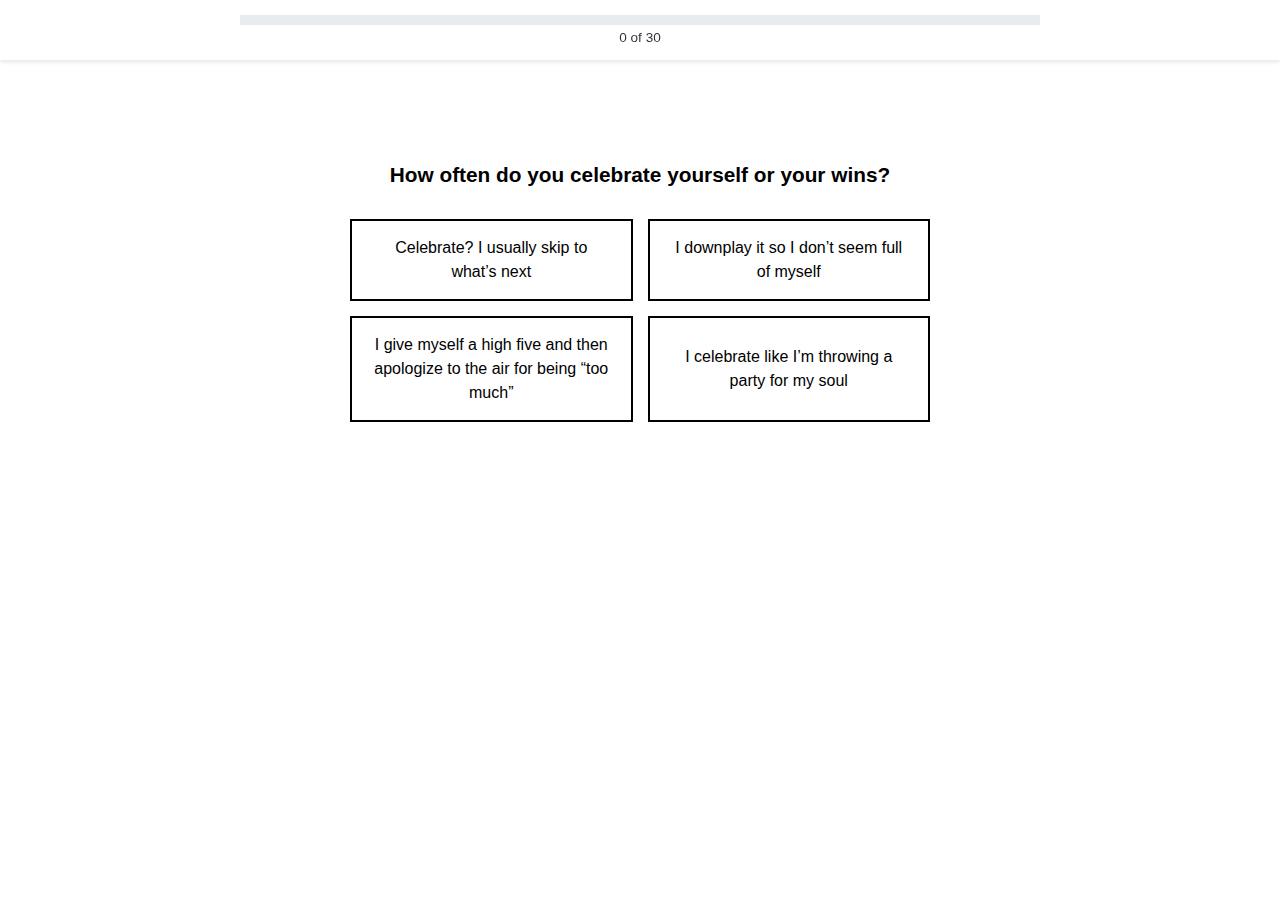
==== index.html @ b82e0ae2 "Add files via upload" ====
<!DOCTYPE html>
<html lang="en">
<head>
    <meta charset="UTF-8">
    <meta name="viewport" content="width=device-width, initial-scale=1.0">

    <title>A Quiz That Might Leave You Quiet for a While.</title>
    <meta name="description" content="30 honest questions to reconnect you with what actually matters to you.">

    <meta property="og:title" content="A Quiz That Might Leave You Quiet for a While.">
    <meta property="og:description" content="30 honest questions to reconnect you with what actually matters to you.">
    <meta property="og:image" content="YOUR_IMAGE_URL_HERE">
    <meta property="og:type" content="website">
    <meta property="og:url" content="YOUR_QUIZ_URL_HERE">

    <link rel="stylesheet" href="style.css">

    </head>
<body>

    <header class="progress-header">
        <div class="progress-bar-container">
            <div id="progress-bar" class="progress-bar-fill"></div>
        </div>
        <span id="progress-text" class="progress-indicator">0 of 30</span>
    </header>

    <main id="quiz-app">
        <div id="quiz-container">
            <button id="back-btn" aria-label="Go back to previous question" class="hidden">&larr; Back</button>

            <section id="question-area" aria-live="polite">
                <h1 id="question-text" class="question-headline">Question loading...</h1>
                <div id="answer-options" class="answer-grid">
                    </div>
            </section>
        </div>

        <div id="results-container" class="hidden">
             <section aria-label="Quiz Results and Reflection">
                <h1 class="results-headline">Your Reflection</h1>
                <div id="reflection-text" class="reflection-content"></div>

                <form id="cta-form" novalidate>
                    <h2 class="cta-headline">Continue Your Journey</h2>
                    <div class="form-group">
                        <label for="user-name" class="form-label">Name:</label>
                        <input type="text" id="user-name" name="name" class="form-input" required>
                    </div>
                    <div class="form-group">
                        <label for="user-email" class="form-label">Email:</label>
                        <input type="email" id="user-email" name="email" class="form-input" required>
                        <p id="email-error" class="error-message hidden">Please enter a valid email address.</p>
                    </div>
                    <p class="privacy-note">
                        I respect your privacy. We’ll only use your name and email to deliver the course and relevant follow-up content. Your info will never be shared—ever!
                    </p>
                    <button type="submit" id="cta-submit-btn" class="cta-button" disabled>
                        Sign me up for the free I Love My Life in Six Days mini-course
                    </button>
                </form>
                <p id="success-message" class="success-message hidden">
                    You're in! You’ve been signed up for the I Love My Life in Six Days mini-course. Check your inbox shortly for Day 1.
                </p>
             </section>
        </div>
    </main>

    <script src="script.js"></script>
</body>
</html>
---- style.css ----
/* ==================== style.css ==================== */

/* --- Variable Definitions --- */
:root {
    --bg-color: #FFFFFF; /* White */
    --text-color: #000000; /* Black */
    --accent-color: #E63946; /* Red-Pink (Example - Adjust to your specific shade) */
    --progress-color: #2A9D8F; /* Green (Example - Adjust as needed) */
    --progress-track-color: #E9ECEF; /* Soft Gray */
    --error-color: #DC3545; /* Red */
    --button-bg: #000000;
    --button-text: #FFFFFF;
    --button-hover-bg: #333333;
    --disabled-opacity: 0.65;

    /* Fonts - Use system fonts as fallback, replace with your actual font names */
    --font-bold: bold 1.1em 'Helvetica Neue', Helvetica, Arial, sans-serif;
    --font-regular: normal 1em 'Helvetica Neue', Helvetica, Arial, sans-serif;
    --font-small: normal 0.85em 'Helvetica Neue', Helvetica, Arial, sans-serif;
    --font-headline: bold 1.5em 'Helvetica Neue', Helvetica, Arial, sans-serif;
    --font-question: bold 1.3em 'Helvetica Neue', Helvetica, Arial, sans-serif;
}

/* --- Basic Reset & Body Styling --- */
*,
*::before,
*::after {
    box-sizing: border-box;
    margin: 0;
    padding: 0;
}

html {
    scroll-behavior: smooth;
}

body {
    font: var(--font-regular);
    background-color: var(--bg-color);
    color: var(--text-color);
    display: flex;
    flex-direction: column; /* Stack header and main */
    justify-content: flex-start; /* Align content to top */
    align-items: center;
    min-height: 100vh;
    padding-top: 60px; /* Space for fixed header */
}

/* --- Progress Bar Header --- */
.progress-header {
    position: fixed; /* Fix to top */
    top: 0;
    left: 0;
    width: 100%;
    background-color: var(--bg-color);
    padding: 10px 5%; /* Use percentage for responsiveness */
    box-shadow: 0 2px 4px rgba(0, 0, 0, 0.1);
    z-index: 100;
    display: flex;
    flex-direction: column;
    align-items: center;
}

.progress-bar-container {
    width: 100%;
    max-width: 800px; /* Max width for progress bar */
    height: 10px;
    background-color: var(--progress-track-color);
    overflow: hidden; /* No rounded edges needed per spec */
}

.progress-bar-fill {
    height: 100%;
    width: 0%; /* Starts empty */
    background-color: var(--progress-color);
    transition: width 0.4s ease-out; /* Smooth transition */
}

.progress-indicator {
    font: var(--font-small);
    color: var(--text-color);
    margin-top: 5px;
    opacity: 0.8;
}

/* --- Main Quiz Area --- */
#quiz-app {
    width: 90%;
    max-width: 700px; /* Max width for content */
    margin-top: 20px; /* Space below header */
    margin-bottom: 40px; /* Space at bottom */
}

#quiz-container,
#results-container {
    background-color: var(--bg-color);
    padding: 30px 20px; /* More padding vertical, less horizontal */
    text-align: center;
    width: 100%;
}

/* --- Back Button --- */
#back-btn {
    position: absolute; /* Position relative to quiz-container if needed, or fixed */
    top: 75px; /* Adjust as needed based on final layout */
    left: 20px;
    font: var(--font-regular);
    background: none;
    border: none;
    color: var(--text-color);
    opacity: 0.7;
    cursor: pointer;
    padding: 5px 10px;
    z-index: 50;
    transition: opacity 0.2s ease;
}

#back-btn:hover {
    opacity: 1;
}

/* --- Question Area --- */
#question-area {
    margin-top: 30px; /* Space below back button area */
}

.question-headline {
    font: var(--font-question);
    margin-bottom: 30px; /* Space between question and answers */
    line-height: 1.4;
}

/* --- Answer Options --- */
.answer-grid {
    display: grid;
    grid-template-columns: 1fr; /* Stack answers on mobile */
    gap: 15px;
}

.answer-button {
    font: var(--font-regular);
    width: 100%;
    padding: 15px 20px; /* Generous padding for tap targets */
    background-color: var(--bg-color);
    color: var(--text-color);
    border: 2px solid var(--text-color); /* Clear border */
    text-align: center;
    cursor: pointer;
    transition: background-color 0.2s ease, color 0.2s ease, transform 0.1s ease;
    line-height: 1.5;
}

.answer-button:hover:not(.selected) {
    background-color: #f8f8f8; /* Subtle hover */
}

.answer-button:active {
     transform: scale(0.98); /* Slight press effect */
}

.answer-button.selected-briefly {
    background-color: var(--progress-color); /* Use progress color for brief highlight */
    color: var(--bg-color);
    border-color: var(--progress-color);
}

.answer-button.selected-persistent {
     /* Style for showing selection when using Back button */
     background-color: #e9ecef; /* Light gray to indicate previous selection */
     border-color: #adb5bd;
}


/* --- Results Area --- */
.results-headline {
    font: var(--font-headline);
    margin-bottom: 20px;
}

.reflection-content {
    font: var(--font-regular);
    line-height: 1.7;
    margin-bottom: 40px;
    text-align: left; /* Reflections might read better left-aligned */
    white-space: pre-wrap; /* Preserve line breaks in reflections */
}

/* --- CTA Form --- */
#cta-form {
    margin-top: 30px;
    border-top: 1px solid var(--progress-track-color);
    padding-top: 30px;
}

.cta-headline {
     font: var(--font-bold);
     margin-bottom: 25px;
}

.form-group {
    margin-bottom: 15px;
    text-align: left;
}

.form-label {
    display: block;
    font: var(--font-small);
    margin-bottom: 5px;
    opacity: 0.8;
}

.form-input {
    font: var(--font-regular);
    width: 100%;
    padding: 12px;
    border: 1px solid #ccc;
    border-radius: 4px; /* Slight rounding okay? Or remove if strictly no curves */
}

.form-input:focus {
    outline: none;
    border-color: var(--accent-color);
    box-shadow: 0 0 0 2px rgba(230, 57, 70, 0.2); /* Red-Pink focus glow */
}

.error-message {
    color: var(--error-color);
    font: var(--font-small);
    margin-top: 5px;
}

.privacy-note {
    font: var(--font-small);
    color: #6c757d; /* Grayish text */
    margin-top: 10px;
    margin-bottom: 25px;
    line-height: 1.5;
    text-align: center;
}

.cta-button {
    font: var(--font-bold);
    background-color: var(--button-bg);
    color: var(--button-text);
    border: none;
    padding: 15px 30px;
    width: 100%;
    cursor: pointer;
    transition: background-color 0.2s ease;
    text-transform: uppercase; /* Optional: make CTA stand out */
    letter-spacing: 0.5px;
}

.cta-button:hover:not(:disabled) {
    background-color: var(--button-hover-bg);
}

.cta-button:disabled {
    background-color: var(--button-bg);
    opacity: var(--disabled-opacity);
    cursor: not-allowed;
}

.success-message {
    margin-top: 20px;
    color: var(--progress-color);
    font: var(--font-regular);
    font-weight: bold;
}

/* --- Helper Classes --- */
.hidden {
    display: none !important; /* Use important to override */
}

/* --- Responsiveness --- */
@media (min-width: 600px) {
    /* On larger screens, maybe 2 answers per row? */
    .answer-grid {
        grid-template-columns: 1fr 1fr;
    }

     #quiz-container,
     #results-container {
         padding: 40px 50px;
     }

     .cta-button {
         width: auto; /* Allow button to size to content */
         min-width: 250px;
     }

     #back-btn {
        left: calc(50% - 350px - 40px); /* Position relative to centered container */
        /* Adjust calculation based on max-width and padding */
     }
}

@media (min-width: 768px) {
    .progress-header {
        padding: 15px 10%;
    }
     #quiz-container,
     #results-container {
         padding: 50px 60px;
     }
}
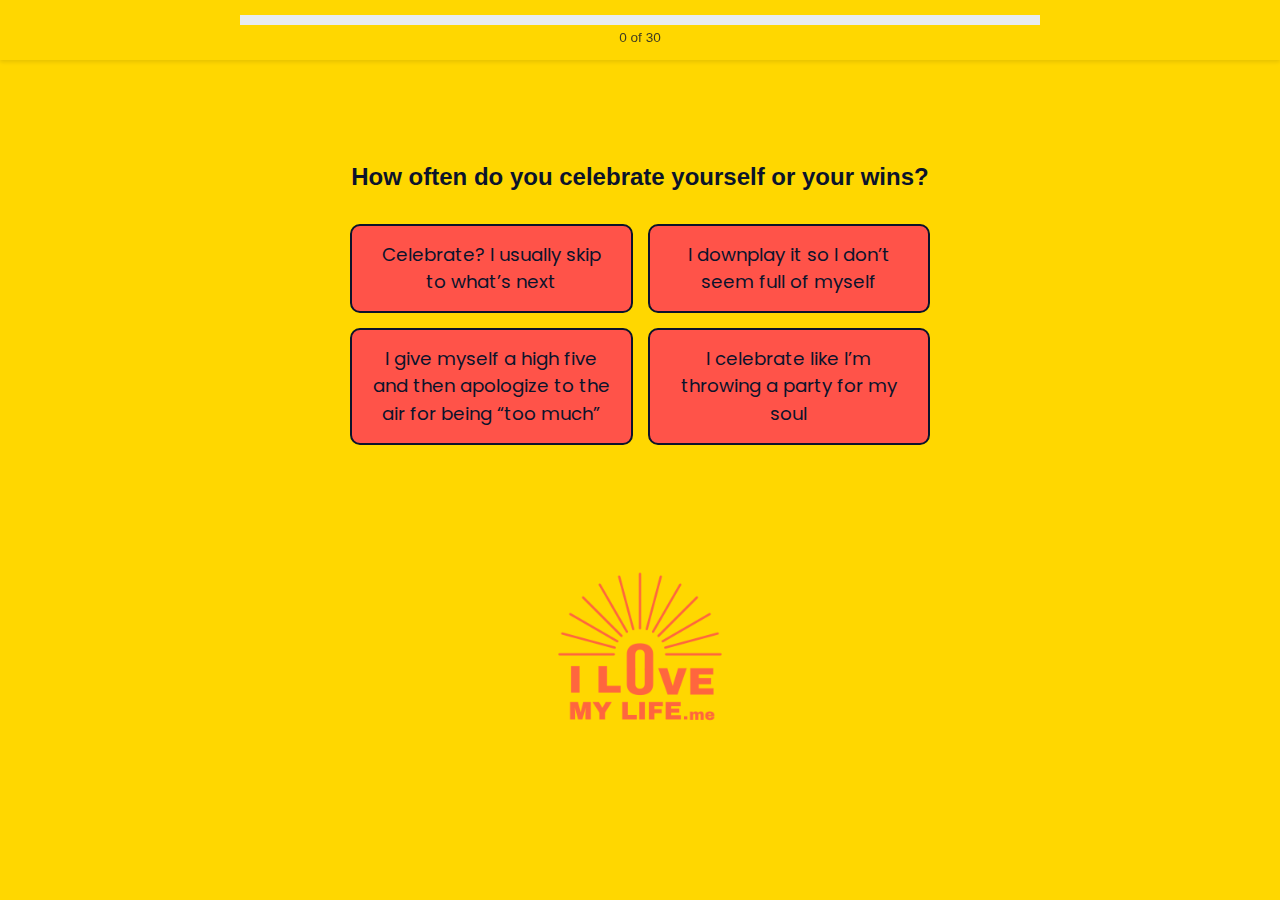
==== commit b67a6435: "Add files via upload" ====
--- a/index.html
+++ b/index.html
@@ -14,8 +14,7 @@
     <meta property="og:url" content="YOUR_QUIZ_URL_HERE">
 
     <link rel="stylesheet" href="style.css">
-
-    </head>
+</head>
 <body>
 
     <header class="progress-header">
@@ -31,13 +30,12 @@
 
             <section id="question-area" aria-live="polite">
                 <h1 id="question-text" class="question-headline">Question loading...</h1>
-                <div id="answer-options" class="answer-grid">
-                    </div>
+                <div id="answer-options" class="answer-grid"></div>
             </section>
         </div>
 
         <div id="results-container" class="hidden">
-             <section aria-label="Quiz Results and Reflection">
+            <section aria-label="Quiz Results and Reflection">
                 <h1 class="results-headline">Your Reflection</h1>
                 <div id="reflection-text" class="reflection-content"></div>
 
@@ -62,10 +60,13 @@
                 <p id="success-message" class="success-message hidden">
                     You're in! You’ve been signed up for the I Love My Life in Six Days mini-course. Check your inbox shortly for Day 1.
                 </p>
-             </section>
+            </section>
         </div>
+
+        <!-- ✅ Logo added here, inside the quiz app -->
+        <img id="logo-footer" src="images/logo.png" alt="Logo">
     </main>
 
     <script src="script.js"></script>
 </body>
-</html>+</html>
--- a/style.css
+++ b/style.css
@@ -1,24 +1,26 @@
 /* ==================== style.css ==================== */
+
+/* --- Google Font Import --- */
+@import url('https://fonts.googleapis.com/css2?family=Poppins&display=swap');
 
 /* --- Variable Definitions --- */
 :root {
-    --bg-color: #FFFFFF; /* White */
-    --text-color: #000000; /* Black */
-    --accent-color: #E63946; /* Red-Pink (Example - Adjust to your specific shade) */
-    --progress-color: #2A9D8F; /* Green (Example - Adjust as needed) */
-    --progress-track-color: #E9ECEF; /* Soft Gray */
-    --error-color: #DC3545; /* Red */
-    --button-bg: #000000;
+    --bg-color: #ffd700;
+    --text-color: #0b132b;
+    --accent-color: #ff5349;
+    --progress-color: #2A9D8F;
+    --progress-track-color: #E9ECEF;
+    --error-color: #DC3545;
+    --button-bg: #ff5349;
     --button-text: #FFFFFF;
-    --button-hover-bg: #333333;
+    --button-hover-bg: #ff5349;
     --disabled-opacity: 0.65;
 
-    /* Fonts - Use system fonts as fallback, replace with your actual font names */
     --font-bold: bold 1.1em 'Helvetica Neue', Helvetica, Arial, sans-serif;
     --font-regular: normal 1em 'Helvetica Neue', Helvetica, Arial, sans-serif;
     --font-small: normal 0.85em 'Helvetica Neue', Helvetica, Arial, sans-serif;
     --font-headline: bold 1.5em 'Helvetica Neue', Helvetica, Arial, sans-serif;
-    --font-question: bold 1.3em 'Helvetica Neue', Helvetica, Arial, sans-serif;
+    --font-question: bold 1.5em 'Helvetica Neue', Helvetica, Arial, sans-serif;
 }
 
 /* --- Basic Reset & Body Styling --- */
@@ -39,21 +41,21 @@
     background-color: var(--bg-color);
     color: var(--text-color);
     display: flex;
-    flex-direction: column; /* Stack header and main */
-    justify-content: flex-start; /* Align content to top */
+    flex-direction: column;
+    justify-content: flex-start;
     align-items: center;
     min-height: 100vh;
-    padding-top: 60px; /* Space for fixed header */
+    padding-top: 60px;
 }
 
 /* --- Progress Bar Header --- */
 .progress-header {
-    position: fixed; /* Fix to top */
+    position: fixed;
     top: 0;
     left: 0;
     width: 100%;
     background-color: var(--bg-color);
-    padding: 10px 5%; /* Use percentage for responsiveness */
+    padding: 10px 5%;
     box-shadow: 0 2px 4px rgba(0, 0, 0, 0.1);
     z-index: 100;
     display: flex;
@@ -63,17 +65,17 @@
 
 .progress-bar-container {
     width: 100%;
-    max-width: 800px; /* Max width for progress bar */
+    max-width: 800px;
     height: 10px;
     background-color: var(--progress-track-color);
-    overflow: hidden; /* No rounded edges needed per spec */
+    overflow: hidden;
 }
 
 .progress-bar-fill {
     height: 100%;
-    width: 0%; /* Starts empty */
+    width: 0%;
     background-color: var(--progress-color);
-    transition: width 0.4s ease-out; /* Smooth transition */
+    transition: width 0.4s ease-out;
 }
 
 .progress-indicator {
@@ -86,90 +88,96 @@
 /* --- Main Quiz Area --- */
 #quiz-app {
     width: 90%;
-    max-width: 700px; /* Max width for content */
-    margin-top: 20px; /* Space below header */
-    margin-bottom: 40px; /* Space at bottom */
+    max-width: 700px;
+    margin-top: 20px;
+    margin-bottom: 40px;
 }
 
 #quiz-container,
 #results-container {
     background-color: var(--bg-color);
-    padding: 30px 20px; /* More padding vertical, less horizontal */
+    padding: 30px 20px;
     text-align: center;
     width: 100%;
 }
 
 /* --- Back Button --- */
 #back-btn {
-    position: absolute; /* Position relative to quiz-container if needed, or fixed */
-    top: 75px; /* Adjust as needed based on final layout */
+    position: absolute;
+    top: 75px;
     left: 20px;
-    font: var(--font-regular);
-    background: none;
+    font-family: 'Poppins', sans-serif;
+    font-size: 1.15em;
+    background-color: #ff5349;
     border: none;
-    color: var(--text-color);
+    color: #0b132b;
     opacity: 0.7;
     cursor: pointer;
     padding: 5px 10px;
     z-index: 50;
-    transition: opacity 0.2s ease;
+    transition: opacity 0.2s ease, color 0.2s ease, background-color 0.2s ease;
+    border-radius: 10px;
 }
 
 #back-btn:hover {
     opacity: 1;
+    background-color: #ffffff;
+    color: #0b132b;
 }
 
 /* --- Question Area --- */
 #question-area {
-    margin-top: 30px; /* Space below back button area */
+    margin-top: 30px;
 }
 
 .question-headline {
     font: var(--font-question);
-    margin-bottom: 30px; /* Space between question and answers */
+    margin-bottom: 30px;
     line-height: 1.4;
 }
 
 /* --- Answer Options --- */
 .answer-grid {
     display: grid;
-    grid-template-columns: 1fr; /* Stack answers on mobile */
+    grid-template-columns: 1fr;
     gap: 15px;
 }
 
 .answer-button {
-    font: var(--font-regular);
-    width: 100%;
-    padding: 15px 20px; /* Generous padding for tap targets */
-    background-color: var(--bg-color);
-    color: var(--text-color);
-    border: 2px solid var(--text-color); /* Clear border */
+    font-family: 'Poppins', sans-serif;
+    font-size: 1.15em;
+    width: 100%;
+    padding: 15px 20px;
+    background-color: #ff5349;
+    color: #0b132b;
+    border: 2px solid var(--text-color);
     text-align: center;
     cursor: pointer;
     transition: background-color 0.2s ease, color 0.2s ease, transform 0.1s ease;
     line-height: 1.5;
+    border-radius: 10px;
 }
 
 .answer-button:hover:not(.selected) {
-    background-color: #f8f8f8; /* Subtle hover */
+    background-color: #ffffff;
+    color: #0b132b;
 }
 
 .answer-button:active {
-     transform: scale(0.98); /* Slight press effect */
+    transform: scale(0.98);
 }
 
 .answer-button.selected-briefly {
-    background-color: var(--progress-color); /* Use progress color for brief highlight */
-    color: var(--bg-color);
+    background-color: var(--progress-color);
+    color: #0b132b;
     border-color: var(--progress-color);
 }
 
 .answer-button.selected-persistent {
-     /* Style for showing selection when using Back button */
-     background-color: #e9ecef; /* Light gray to indicate previous selection */
-     border-color: #adb5bd;
-}
-
+    background-color: #e9ecef;
+    border-color: #adb5bd;
+    color: #0b132b;
+}
 
 /* --- Results Area --- */
 .results-headline {
@@ -181,8 +189,8 @@
     font: var(--font-regular);
     line-height: 1.7;
     margin-bottom: 40px;
-    text-align: left; /* Reflections might read better left-aligned */
-    white-space: pre-wrap; /* Preserve line breaks in reflections */
+    text-align: left;
+    white-space: pre-wrap;
 }
 
 /* --- CTA Form --- */
@@ -193,8 +201,8 @@
 }
 
 .cta-headline {
-     font: var(--font-bold);
-     margin-bottom: 25px;
+    font: var(--font-bold);
+    margin-bottom: 25px;
 }
 
 .form-group {
@@ -214,13 +222,13 @@
     width: 100%;
     padding: 12px;
     border: 1px solid #ccc;
-    border-radius: 4px; /* Slight rounding okay? Or remove if strictly no curves */
+    border-radius: 12px;
 }
 
 .form-input:focus {
     outline: none;
     border-color: var(--accent-color);
-    box-shadow: 0 0 0 2px rgba(230, 57, 70, 0.2); /* Red-Pink focus glow */
+    box-shadow: 0 0 0 2px rgba(230, 57, 70, 0.2);
 }
 
 .error-message {
@@ -231,7 +239,7 @@
 
 .privacy-note {
     font: var(--font-small);
-    color: #6c757d; /* Grayish text */
+    color: #6c757d;
     margin-top: 10px;
     margin-bottom: 25px;
     line-height: 1.5;
@@ -239,24 +247,27 @@
 }
 
 .cta-button {
-    font: var(--font-bold);
-    background-color: var(--button-bg);
-    color: var(--button-text);
+    font-family: 'Poppins', sans-serif;
+    font-size: 1.15em;
+    background-color: #ff5349;
+    color: #0b132b;
     border: none;
     padding: 15px 30px;
     width: 100%;
     cursor: pointer;
-    transition: background-color 0.2s ease;
-    text-transform: uppercase; /* Optional: make CTA stand out */
+    transition: background-color 0.2s ease, color 0.2s ease;
+    text-transform: uppercase;
     letter-spacing: 0.5px;
+    border-radius: 10px;
 }
 
 .cta-button:hover:not(:disabled) {
-    background-color: var(--button-hover-bg);
+    background-color: #ffffff;
+    color: #0b132b;
 }
 
 .cta-button:disabled {
-    background-color: var(--button-bg);
+    background-color: #ff5349;
     opacity: var(--disabled-opacity);
     cursor: not-allowed;
 }
@@ -268,40 +279,47 @@
     font-weight: bold;
 }
 
+/* --- Logo Footer (Floating in Content) --- */
+#logo-footer {
+    display: block;
+    margin: 60px auto 40px auto;
+    width: 200px;
+    opacity: 0.85;
+}
+
 /* --- Helper Classes --- */
 .hidden {
-    display: none !important; /* Use important to override */
+    display: none !important;
 }
 
 /* --- Responsiveness --- */
 @media (min-width: 600px) {
-    /* On larger screens, maybe 2 answers per row? */
     .answer-grid {
         grid-template-columns: 1fr 1fr;
     }
 
-     #quiz-container,
-     #results-container {
-         padding: 40px 50px;
-     }
-
-     .cta-button {
-         width: auto; /* Allow button to size to content */
-         min-width: 250px;
-     }
-
-     #back-btn {
-        left: calc(50% - 350px - 40px); /* Position relative to centered container */
-        /* Adjust calculation based on max-width and padding */
-     }
+    #quiz-container,
+    #results-container {
+        padding: 40px 50px;
+    }
+
+    .cta-button {
+        width: auto;
+        min-width: 250px;
+    }
+
+    #back-btn {
+        left: calc(50% - 350px - 40px);
+    }
 }
 
 @media (min-width: 768px) {
     .progress-header {
         padding: 15px 10%;
     }
-     #quiz-container,
-     #results-container {
-         padding: 50px 60px;
-     }
-}+
+    #quiz-container,
+    #results-container {
+        padding: 50px 60px;
+    }
+}
